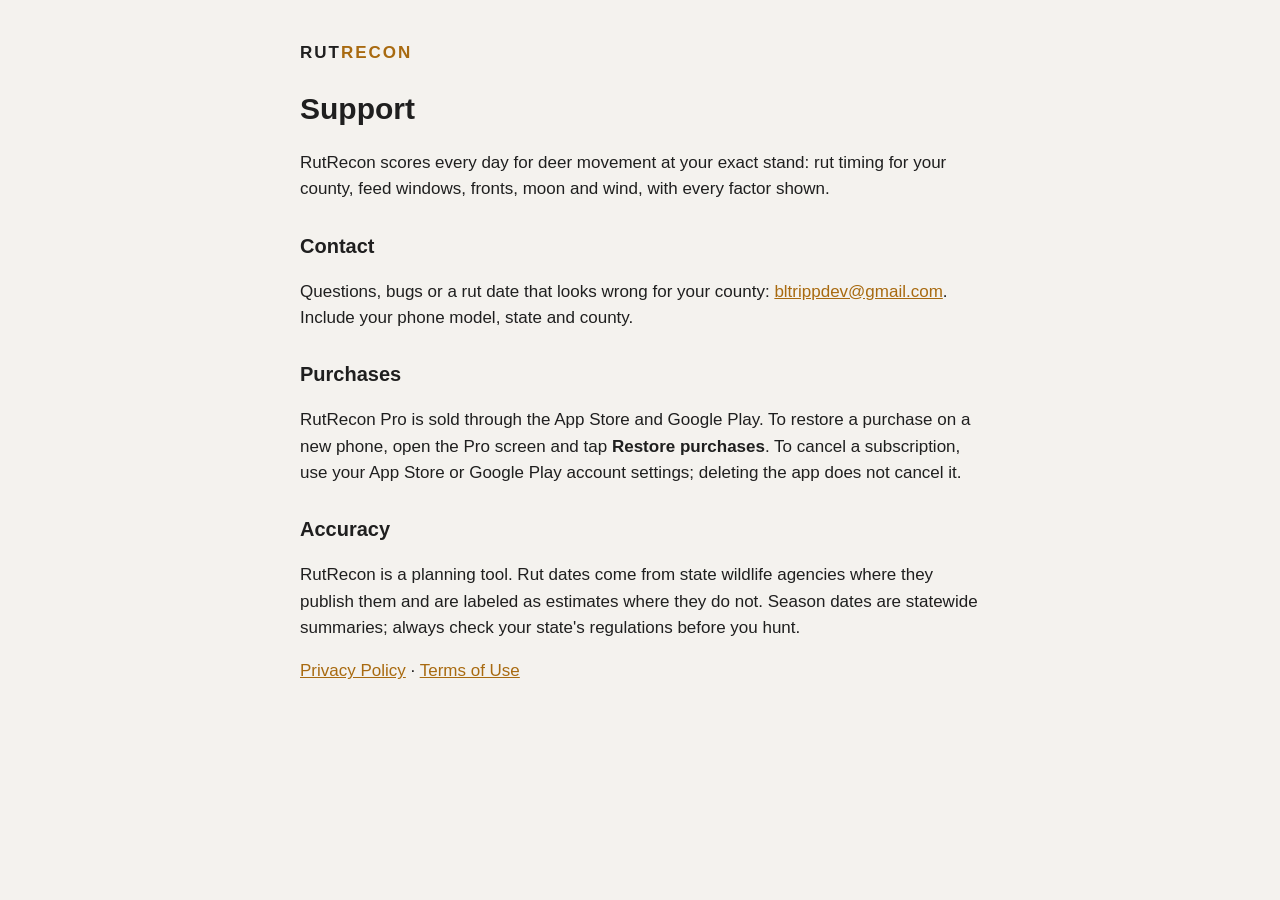
==== index.html @ d772a2c1 "RutRecon support and privacy pages Co-Authored-By: Claude Opus 5.5 <noreply@anthropic.com> Claude-Se" ====
<!DOCTYPE html>
<html lang="en"><head><meta charset="utf-8"><meta name="viewport" content="width=device-width,initial-scale=1">
<title>RutRecon Support</title><link rel="stylesheet" href="style.css"></head><body>
<p class="brand">RUT<span>RECON</span></p>
<h1>Support</h1>
<p>RutRecon scores every day for deer movement at your exact stand: rut timing for your county, feed windows, fronts, moon and wind, with every factor shown.</p>
<h2>Contact</h2>
<p>Questions, bugs or a rut date that looks wrong for your county: <a href="mailto:bltrippdev@gmail.com">bltrippdev@gmail.com</a>. Include your phone model, state and county.</p>
<h2>Purchases</h2>
<p>RutRecon Pro is sold through the App Store and Google Play. To restore a purchase on a new phone, open the Pro screen and tap <b>Restore purchases</b>. To cancel a subscription, use your App Store or Google Play account settings; deleting the app does not cancel it.</p>
<h2>Accuracy</h2>
<p>RutRecon is a planning tool. Rut dates come from state wildlife agencies where they publish them and are labeled as estimates where they do not. Season dates are statewide summaries; always check your state's regulations before you hunt.</p>
<p><a href="privacy/">Privacy Policy</a> · <a href="https://www.apple.com/legal/internet-services/itunes/dev/stdeula/">Terms of Use</a></p>
</body></html>
---- style.css ----
body{font:17px/1.55 -apple-system,BlinkMacSystemFont,"Segoe UI",Roboto,sans-serif;max-width:680px;margin:40px auto;padding:0 20px;color:#1f1f1f;background:#f4f2ee}
h1{font-size:30px;margin-bottom:4px}h2{font-size:20px;margin-top:28px}a{color:#a86a10}
.brand{font-weight:800;letter-spacing:2px}.brand span{color:#a86a10}.muted{color:#666;font-size:14px}
@media (prefers-color-scheme:dark){body{background:#0b0f0c;color:#e6e9e2}.muted{color:#aaa}a,.brand span{color:#d9942c}}
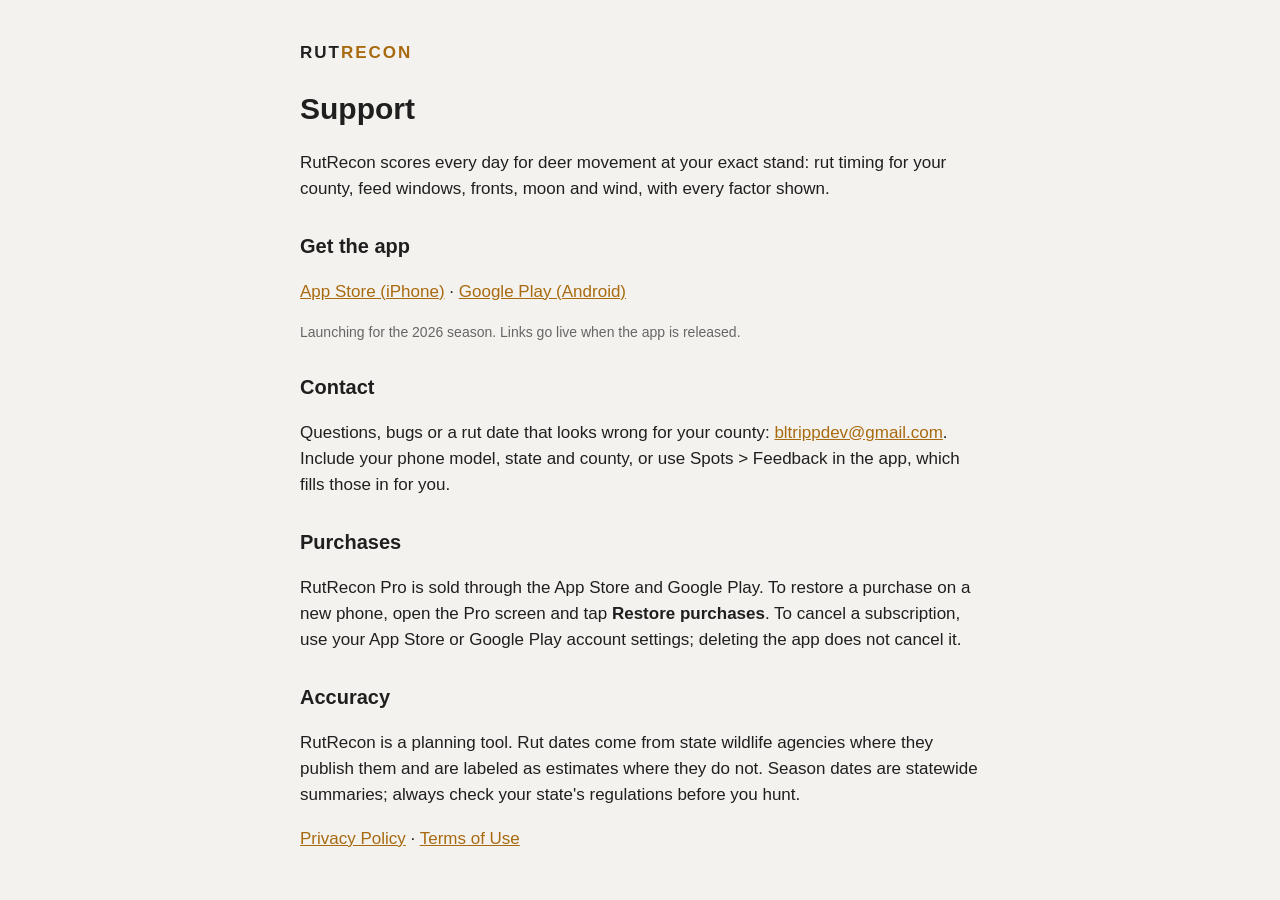
==== commit 25460825: "Add store links and feedback section Co-Authored-By: Claude Opus 5.5 <noreply@anthropic.com> Claude-" ====
--- a/index.html
+++ b/index.html
@@ -4,8 +4,11 @@
 <p class="brand">RUT<span>RECON</span></p>
 <h1>Support</h1>
 <p>RutRecon scores every day for deer movement at your exact stand: rut timing for your county, feed windows, fronts, moon and wind, with every factor shown.</p>
+<h2>Get the app</h2>
+<p><a href="https://apps.apple.com/app/id6828966175">App Store (iPhone)</a> · <a href="https://play.google.com/store/apps/details?id=com.tripp.prime">Google Play (Android)</a></p>
+<p class="muted">Launching for the 2026 season. Links go live when the app is released.</p>
 <h2>Contact</h2>
-<p>Questions, bugs or a rut date that looks wrong for your county: <a href="mailto:bltrippdev@gmail.com">bltrippdev@gmail.com</a>. Include your phone model, state and county.</p>
+<p>Questions, bugs or a rut date that looks wrong for your county: <a href="mailto:bltrippdev@gmail.com">bltrippdev@gmail.com</a>. Include your phone model, state and county, or use Spots &gt; Feedback in the app, which fills those in for you.</p>
 <h2>Purchases</h2>
 <p>RutRecon Pro is sold through the App Store and Google Play. To restore a purchase on a new phone, open the Pro screen and tap <b>Restore purchases</b>. To cancel a subscription, use your App Store or Google Play account settings; deleting the app does not cancel it.</p>
 <h2>Accuracy</h2>
